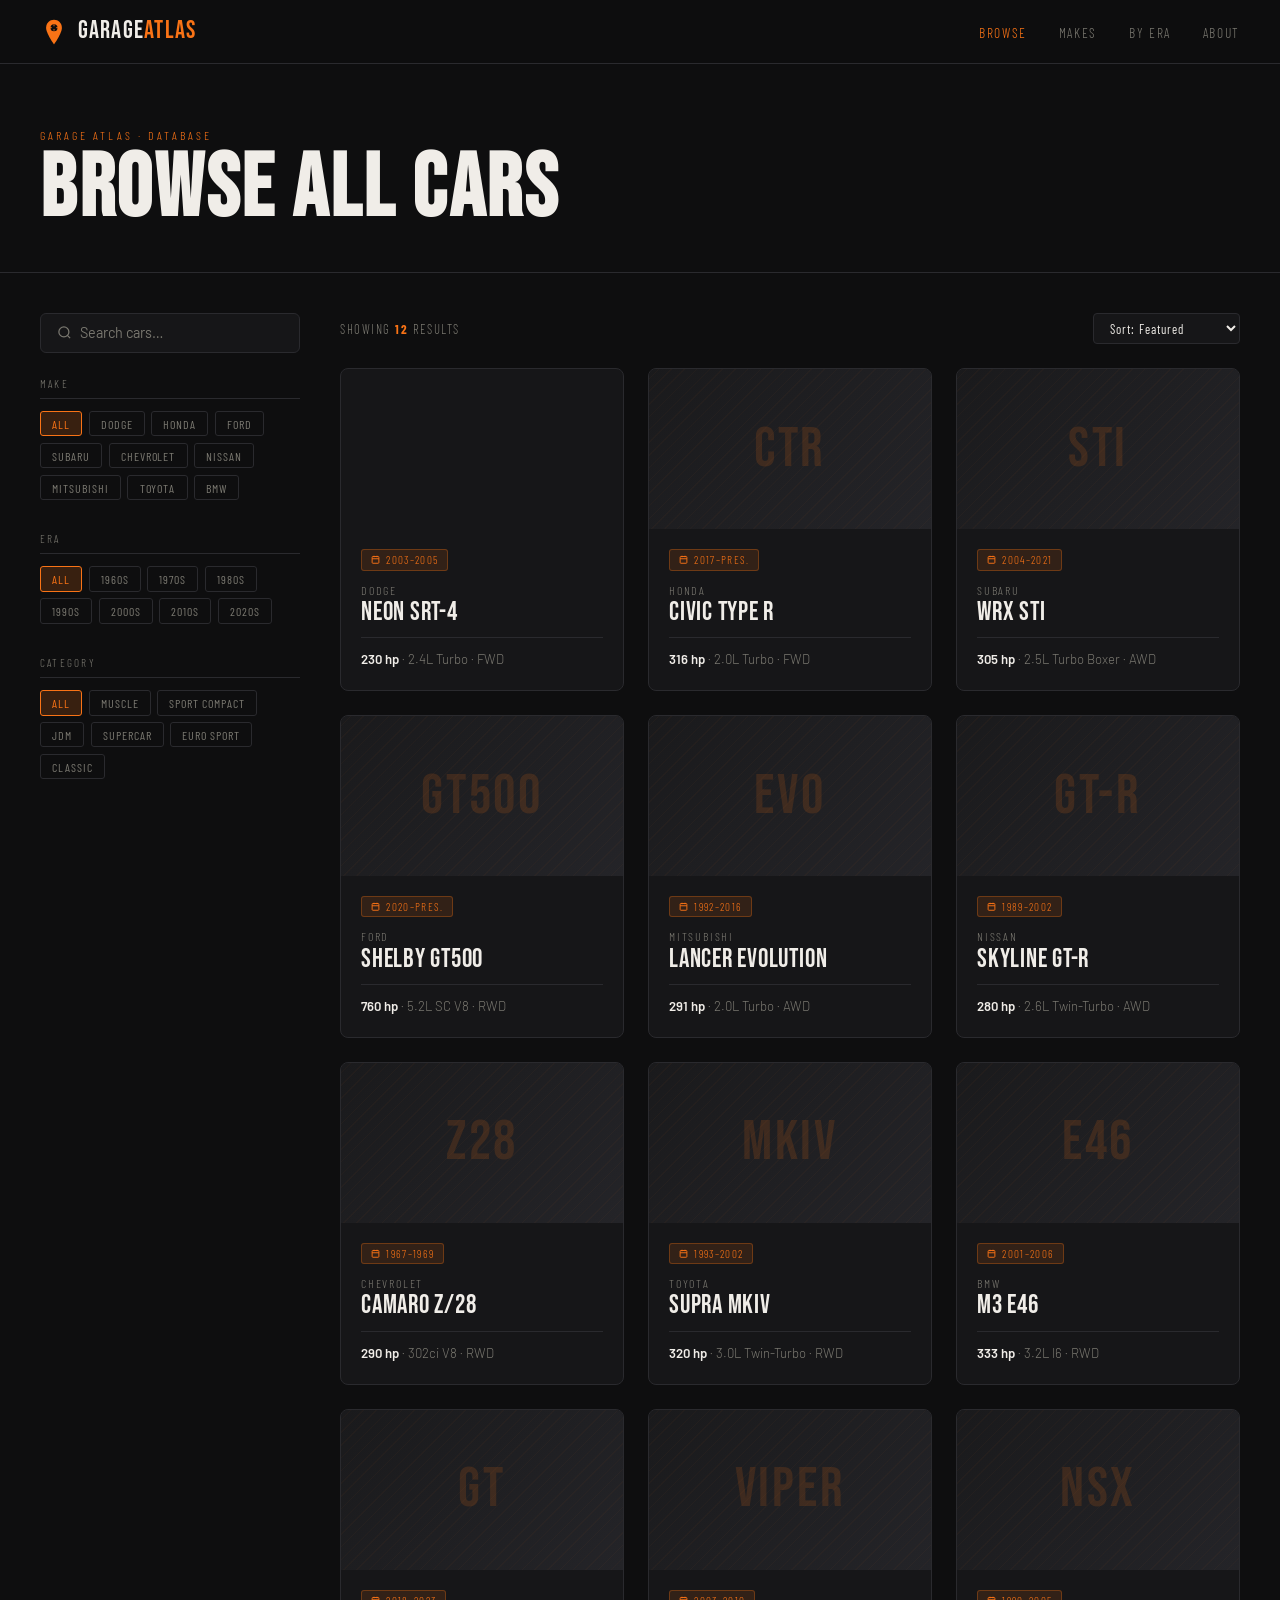
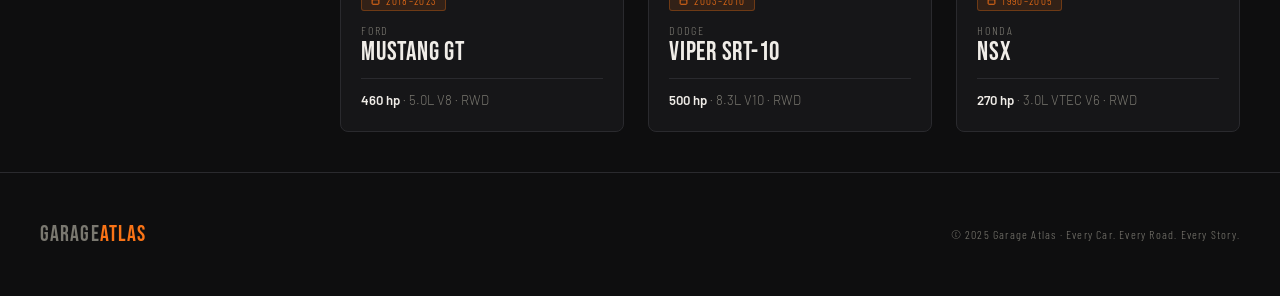
==== browse.html @ d99cba9d "Add Garage Atlas site pages, styles, and car data Introduce the initial static site for Garage Atlas" ====
<!DOCTYPE html>
<html lang="en">
<head>
  <meta charset="UTF-8" />
  <meta name="viewport" content="width=device-width, initial-scale=1.0"/>
  <title>Browse — Garage Atlas</title>
  <link rel="preconnect" href="https://fonts.googleapis.com">
  <link href="https://fonts.googleapis.com/css2?family=Bebas+Neue&family=Barlow:ital,wght@0,300;0,400;0,600;0,700;1,300&family=Barlow+Condensed:wght@400;600;700&display=swap" rel="stylesheet">
  <link rel="stylesheet" href="styles.css">
</head>
<body>

<div id="page-transition"></div>

<!-- ─── NAV ─────────────────────────────────────── -->
<nav>
  <a href="index.html" class="nav-logo">
    <svg width="28" height="28" viewBox="0 0 32 32" fill="none">
      <path d="M16 2C11.03 2 7 6.03 7 11c0 6.75 9 19 9 19s9-12.25 9-19c0-4.97-4.03-9-9-9z" fill="#f97316"/>
      <circle cx="16" cy="11" r="4" fill="#0e0e0f"/>
      <path d="M16 8v1M16 13v1M13 11h-1M20 11h-1" stroke="#f97316" stroke-width="1" stroke-linecap="round"/>
    </svg>
    <span class="nav-logo-text">GARAGE<span>ATLAS</span></span>
  </a>
  <ul class="nav-links">
    <li><a href="browse.html" class="active">Browse</a></li>
    <li><a href="browse.html">Makes</a></li>
    <li><a href="browse.html">By Era</a></li>
    <li><a href="#">About</a></li>
  </ul>
  <!-- Hamburger button — only visible on mobile -->
  <button class="nav-hamburger" id="nav-hamburger" aria-label="Toggle menu">
    <span></span><span></span><span></span>
  </button>
</nav>

<!-- Mobile nav drawer -->
<div class="nav-drawer" id="nav-drawer">
  <a href="browse.html" class="active">Browse</a>
  <a href="browse.html">Makes</a>
  <a href="browse.html">By Era</a>
  <a href="#">About</a>
  <div class="drawer-search">
    <svg width="14" height="14" viewBox="0 0 24 24" fill="none" stroke="currentColor" stroke-width="2">
      <circle cx="11" cy="11" r="8"/><path d="m21 21-4.35-4.35"/>
    </svg>
    <input type="text" placeholder="Search..." id="drawer-search-input" />
  </div>
</div>

<!-- ─── PAGE HEADER ──────────────────────────────── -->
<div class="page-header">
  <p class="page-header-eyebrow">Garage Atlas · Database</p>
  <h1 class="page-header-title">BROWSE ALL CARS</h1>
</div>

<!-- ─── BROWSE LAYOUT ────────────────────────────── -->
<div class="browse-layout">

  <!-- SIDEBAR -->
  <aside class="sidebar">

    <!-- Main search input -->
    <div class="filter-search">
      <svg width="15" height="15" viewBox="0 0 24 24" fill="none" stroke="currentColor" stroke-width="2">
        <circle cx="11" cy="11" r="8"/><path d="m21 21-4.35-4.35"/>
      </svg>
      <input type="text" placeholder="Search cars…" id="main-search" />
    </div>

    <!-- Filter: Make -->
    <div class="filter-group">
      <div class="filter-group-title">Make</div>
      <div class="filter-pills" id="make-filters">
        <button class="filter-pill active" data-filter="make" data-value="all">All</button>
        <button class="filter-pill" data-filter="make" data-value="dodge">Dodge</button>
        <button class="filter-pill" data-filter="make" data-value="honda">Honda</button>
        <button class="filter-pill" data-filter="make" data-value="ford">Ford</button>
        <button class="filter-pill" data-filter="make" data-value="subaru">Subaru</button>
        <button class="filter-pill" data-filter="make" data-value="chevrolet">Chevrolet</button>
        <button class="filter-pill" data-filter="make" data-value="nissan">Nissan</button>
        <button class="filter-pill" data-filter="make" data-value="mitsubishi">Mitsubishi</button>
        <button class="filter-pill" data-filter="make" data-value="toyota">Toyota</button>
        <button class="filter-pill" data-filter="make" data-value="bmw">BMW</button>
      </div>
    </div>

    <!-- Filter: Era -->
    <div class="filter-group">
      <div class="filter-group-title">Era</div>
      <div class="filter-pills" id="era-filters">
        <button class="filter-pill active" data-filter="era" data-value="all">All</button>
        <button class="filter-pill" data-filter="era" data-value="1960s">1960s</button>
        <button class="filter-pill" data-filter="era" data-value="1970s">1970s</button>
        <button class="filter-pill" data-filter="era" data-value="1980s">1980s</button>
        <button class="filter-pill" data-filter="era" data-value="1990s">1990s</button>
        <button class="filter-pill" data-filter="era" data-value="2000s">2000s</button>
        <button class="filter-pill" data-filter="era" data-value="2010s">2010s</button>
        <button class="filter-pill" data-filter="era" data-value="2020s">2020s</button>
      </div>
    </div>

    <!-- Filter: Category -->
    <div class="filter-group">
      <div class="filter-group-title">Category</div>
      <div class="filter-pills" id="cat-filters">
        <button class="filter-pill active" data-filter="cat" data-value="all">All</button>
        <button class="filter-pill" data-filter="cat" data-value="muscle">Muscle</button>
        <button class="filter-pill" data-filter="cat" data-value="sport">Sport Compact</button>
        <button class="filter-pill" data-filter="cat" data-value="jdm">JDM</button>
        <button class="filter-pill" data-filter="cat" data-value="supercar">Supercar</button>
        <button class="filter-pill" data-filter="cat" data-value="euro">Euro Sport</button>
        <button class="filter-pill" data-filter="cat" data-value="classic">Classic</button>
      </div>
    </div>
  </aside>

  <!-- MAIN CONTENT -->
  <main>
    <!-- Mobile-only button to toggle the filter sidebar drawer -->
    <button class="filter-toggle" id="filter-toggle">
      <svg width="15" height="15" viewBox="0 0 24 24" fill="none" stroke="currentColor" stroke-width="2">
        <line x1="4" y1="6" x2="20" y2="6"/><line x1="8" y1="12" x2="16" y2="12"/><line x1="11" y1="18" x2="13" y2="18"/>
      </svg>
      Filters
    </button>
    <div class="results-header">
      <div class="results-count">Showing <strong id="result-count">12</strong> results</div>
      <select class="sort-select" id="sort-select">
        <option value="default">Sort: Featured</option>
        <option value="az">Sort: A–Z</option>
        <option value="year">Sort: Year (Newest)</option>
        <option value="hp">Sort: HP (Highest)</option>
      </select>
    </div>

    <!-- Cards injected by JS -->
    <div class="cards-grid" id="cards-grid"></div>
  </main>

</div>

<!-- ─── FOOTER ───────────────────────────────────── -->
<footer>
  <div class="footer-logo">GARAGE<span>ATLAS</span></div>
  <div class="footer-copy">© 2025 Garage Atlas · Every Car. Every Road. Every Story.</div>
</footer>

<script>
  // ═══════════════════════════════════════════════════════
  // browse.html — JSON-driven browse/search page
  //
  // Flow:
  //   1. Fetch cars/index.json (lightweight manifest of all cars)
  //   2. Store in CARS array
  //   3. Apply filters/search/sort and render cards
  //   4. Adding a new car: add its entry to cars/index.json
  // ═══════════════════════════════════════════════════════

  // ─── STATE ──────────────────────────────────────────────
  let CARS    = [];   // populated from cars/index.json
  let filters = { make: 'all', era: 'all', cat: 'all' };
  let searchQ = '';
  let sortBy  = 'default';

  // ─── READ URL PARAMS (from hero search on index.html) ───
  // e.g. browse.html?q=supra  or  browse.html?make=dodge
  const params = new URLSearchParams(location.search);
  if (params.has('q'))    searchQ = params.get('q');
  if (params.has('make')) filters.make = params.get('make');

  // ─── HAMBURGER MENU ─────────────────────────────
  document.getElementById('nav-hamburger').addEventListener('click', () => {
    document.getElementById('nav-drawer').classList.toggle('open');
    document.getElementById('nav-hamburger').classList.toggle('open');
  });

  // Drawer search
  document.getElementById('drawer-search-input').addEventListener('keydown', e => {
    if (e.key === 'Enter') {
      const q = e.target.value.trim();
      window.location.href = q ? `browse.html?q=${encodeURIComponent(q)}` : 'browse.html';
    }
  });

  // ─── MOBILE FILTER DRAWER TOGGLE ────────────────
  // Shows/hides the sidebar on mobile when "Filters" button is tapped
  document.getElementById('filter-toggle').addEventListener('click', () => {
    document.querySelector('.sidebar').classList.toggle('open');
  });

  // ─── FETCH INDEX + INIT ──────────────────────────────────
  // Fetch the car manifest, then render everything
  fetch('cars/index.json')
    .then(res => {
      if (!res.ok) throw new Error(`HTTP ${res.status}`);
      return res.json();
    })
    .then(data => {
      CARS = data;

      // Pre-fill the search box if a query came in via URL
      if (searchQ) document.getElementById('main-search').value = searchQ;

      // Activate the correct make filter pill if ?make= was passed
      if (filters.make !== 'all') {
        document.querySelectorAll('.filter-pill[data-filter="make"]').forEach(p => {
          p.classList.toggle('active', p.dataset.value === filters.make);
        });
      }

      renderCards();
      document.getElementById('page-transition').classList.add('loaded');
      attachTransitionLinks();
    })
    .catch(err => {
      // If the fetch fails, show an error in the grid
      console.error('Failed to load car index:', err);
      document.getElementById('cards-grid').innerHTML = `
        <div class="no-results">
          <div class="no-results-icon">⚠️</div>
          <h3>Could Not Load Cars</h3>
          <p>Make sure cars/index.json exists and the site is served over HTTP.</p>
        </div>`;
      document.getElementById('page-transition').classList.add('loaded');
    });

  // ─── RENDER CARDS ───────────────────────────────────────
  // Filters, sorts, and re-renders the card grid from CARS
  function renderCards() {
    let data = CARS.filter(car => {
      // Text search across make, model, and years
      const q = searchQ.toLowerCase();
      const matchSearch = !q ||
        car.make.toLowerCase().includes(q)  ||
        car.model.toLowerCase().includes(q) ||
        car.years.includes(q);

      // Make filter (pill selection)
      const matchMake = filters.make === 'all' ||
        car.make.toLowerCase() === filters.make;

      // Era filter
      const matchEra = filters.era === 'all' ||
        car.era === filters.era;

      // Category filter
      const matchCat = filters.cat === 'all' ||
        car.category === filters.cat;

      return matchSearch && matchMake && matchEra && matchCat;
    });

    // Sort the filtered results
    if (sortBy === 'az') {
      data.sort((a, b) => (a.make + a.model).localeCompare(b.make + b.model));
    } else if (sortBy === 'year') {
      data.sort((a, b) => parseInt(b.years) - parseInt(a.years));
    } else if (sortBy === 'hp') {
      data.sort((a, b) => b.hp - a.hp);
    }

    const grid = document.getElementById('cards-grid');
    document.getElementById('result-count').textContent = data.length;

    // Build a card for each car; link to car.html?id={id}
    // If the car has a thumb image path set, use it as a background;
    // otherwise fall back to the gradient + abbreviation text placeholder.
    grid.innerHTML = data.length ? data.map((car, i) => {
      // Thumb image: use a CSS background if path provided, else show abbr text
      const thumbStyle = car.thumb
        ? `style="background-image:url('${car.thumb}'); background-size:cover; background-position:center;"`
        : '';
      const thumbText = car.thumb ? '' : car.abbr;

      return `
        <a href="car.html?id=${car.id}" class="car-card card-appear" style="animation-delay:${i * 50}ms">
          <div class="card-img" ${thumbStyle}>${thumbText}</div>
          <div class="card-body">
            <div class="card-badge">
              <svg width="9" height="9" viewBox="0 0 24 24" fill="none" stroke="currentColor" stroke-width="2.5">
                <rect x="3" y="4" width="18" height="18" rx="2"/><path d="M16 2v4M8 2v4M3 10h18"/>
              </svg>
              ${car.years}
            </div>
            <div class="card-make">${car.make}</div>
            <div class="card-model">${car.model}</div>
            <div class="card-spec">
              <strong>${car.hp} hp</strong> · ${car.engine} · ${car.drivetrain}
            </div>
          </div>
        </a>
      `;
    }).join('') : `
      <div class="no-results">
        <div class="no-results-icon">🔍</div>
        <h3>No Results Found</h3>
        <p>Try adjusting your filters or search term.</p>
      </div>
    `;

    // Re-attach page transition listeners to the newly created cards
    attachTransitionLinks();
  }

  // ─── FILTER PILLS ───────────────────────────────────────
  // Clicking a pill updates the filter state and re-renders
  document.querySelectorAll('.filter-pill').forEach(pill => {
    pill.addEventListener('click', () => {
      const filterType = pill.dataset.filter;
      const value      = pill.dataset.value;

      // Deactivate all pills in this group, activate the clicked one
      document.querySelectorAll(`.filter-pill[data-filter="${filterType}"]`)
        .forEach(p => p.classList.remove('active'));
      pill.classList.add('active');

      filters[filterType] = value;
      renderCards();
    });
  });

  // ─── SEARCH INPUT ───────────────────────────────────────
  document.getElementById('main-search').addEventListener('input', e => {
    searchQ = e.target.value.trim();
    renderCards();
  });

  // Nav search bar mirrors the main search field
  document.getElementById('nav-search-input').addEventListener('input', e => {
    searchQ = e.target.value.trim();
    document.getElementById('main-search').value = searchQ;
    renderCards();
  });

  // ─── SORT ───────────────────────────────────────────────
  document.getElementById('sort-select').addEventListener('change', e => {
    sortBy = e.target.value;
    renderCards();
  });

  // ─── PAGE TRANSITIONS ───────────────────────────────────
  // Fade-out overlay before navigating to any internal page
  function attachTransitionLinks() {
    document.querySelectorAll('a[href]').forEach(link => {
      if (link._transitionBound) return;
      link._transitionBound = true;
      const target = link.getAttribute('href');
      if (!target || target.startsWith('#')) return;
      link.addEventListener('click', e => {
        e.preventDefault();
        const overlay = document.getElementById('page-transition');
        overlay.classList.remove('loaded');
        setTimeout(() => { window.location.href = target; }, 350);
      });
    });
  }
</script>
</body>
</html>
---- styles.css ----
/* ═══════════════════════════════════════════════════════
   GARAGE ATLAS — styles.css
   Shared stylesheet for index.html, browse.html, car.html
   ═══════════════════════════════════════════════════════ */

/* ─── CSS VARIABLES ─────────────────────────────────────
   Single source of truth for colors, fonts, and spacing.
   Change a value here and it updates everywhere.
──────────────────────────────────────────────────────── */
:root {
  --bg:           #0e0e0f;
  --bg-card:      #161618;
  --bg-lift:      #1e1e21;
  --orange:       #f97316;
  --orange-dim:   #c45c0e;
  --orange-glow:  rgba(249, 115, 22, 0.18);
  --white:        #f0ede8;
  --muted:        #7a7870;
  --border:       #2a2a2e;
  --font-display: 'Bebas Neue', sans-serif;
  --font-cond:    'Barlow Condensed', sans-serif;
  --font-body:    'Barlow', sans-serif;
}

/* ─── RESET & BASE ──────────────────────────────────────
   Zero out default margins/padding and set global defaults
──────────────────────────────────────────────────────── */
*, *::before, *::after {
  box-sizing: border-box;
  margin: 0;
  padding: 0;
}

html {
  scroll-behavior: smooth;
}

body {
  background: var(--bg);
  color: var(--white);
  font-family: var(--font-body);
  font-weight: 300;
  overflow-x: hidden;
  cursor: default;
}

/* ─── PAGE TRANSITION OVERLAY ───────────────────────────
   Full-screen overlay that fades in/out between page navigations.
   index.html starts at opacity:0 (already visible on load).
   browse.html and car.html start at opacity:1 then fade out.
──────────────────────────────────────────────────────── */
#page-transition {
  position: fixed;
  inset: 0;
  background: var(--bg);
  z-index: 9999;
  pointer-events: none;
  opacity: 0;
  transition: opacity 0.35s ease;
}
/* Used by browse/car pages to fade in on load */
#page-transition.loaded   { opacity: 0; }
/* Triggered before navigating away from any page */
#page-transition.fade-out { opacity: 1; pointer-events: all; }

/* ─── STICKY NAV ────────────────────────────────────────
   Shared navigation bar across all pages.
   index.html uses position:fixed; other pages use position:sticky.
──────────────────────────────────────────────────────── */
nav {
  position: sticky;
  top: 0;
  left: 0;
  right: 0;
  z-index: 100;
  display: flex;
  align-items: center;
  justify-content: space-between;
  padding: 0 2.5rem;
  height: 64px;
  background: rgba(14, 14, 15, 0.88);
  backdrop-filter: blur(12px);
  border-bottom: 1px solid var(--border);
  transition: background 0.3s;
}

/* Logo: icon + wordmark */
.nav-logo {
  display: flex;
  align-items: center;
  gap: 0.6rem;
  text-decoration: none;
}
.nav-logo-text {
  font-family: var(--font-display);
  font-size: 1.55rem;
  letter-spacing: 0.05em;
  color: var(--white);
  line-height: 1;
}
.nav-logo-text span { color: var(--orange); }

/* Nav link list */
.nav-links {
  display: flex;
  align-items: center;
  gap: 2rem;
  list-style: none;
}
.nav-links a {
  font-family: var(--font-cond);
  font-size: 0.85rem;
  letter-spacing: 0.12em;
  text-transform: uppercase;
  color: var(--muted);
  text-decoration: none;
  transition: color 0.2s;
}
.nav-links a:hover,
.nav-links a.active { color: var(--orange); }

/* Compact search widget in the nav */
.nav-search {
  display: flex;
  align-items: center;
  gap: 0.5rem;
  background: var(--bg-lift);
  border: 1px solid var(--border);
  border-radius: 4px;
  padding: 0.35rem 0.75rem;
  transition: border-color 0.2s;
}
.nav-search:focus-within { border-color: var(--orange); }
.nav-search input {
  background: none;
  border: none;
  outline: none;
  color: var(--white);
  font-family: var(--font-body);
  font-size: 0.85rem;
  width: 180px;
}
.nav-search input::placeholder { color: var(--muted); }
.nav-search svg { color: var(--muted); flex-shrink: 0; }

/* ─── SHARED SECTION UTILITIES ──────────────────────────
   Reusable labels and titles used on index.html
──────────────────────────────────────────────────────── */
section { padding: 6rem 2.5rem; }

.section-label {
  font-family: var(--font-cond);
  font-size: 0.75rem;
  letter-spacing: 0.25em;
  text-transform: uppercase;
  color: var(--orange);
  margin-bottom: 0.5rem;
}

.section-title {
  font-family: var(--font-display);
  font-size: clamp(2.2rem, 5vw, 3.5rem);
  line-height: 1;
  letter-spacing: 0.03em;
  margin-bottom: 3rem;
}

/* ─── SHARED CAR CARD ───────────────────────────────────
   Used on both index.html (featured grid) and browse.html (results grid)
──────────────────────────────────────────────────────── */
.car-card {
  background: var(--bg-card);
  border: 1px solid var(--border);
  border-radius: 8px;
  overflow: hidden;
  text-decoration: none;
  color: inherit;
  display: flex;
  flex-direction: column;
  transition: border-color 0.25s, transform 0.25s, box-shadow 0.25s;
  position: relative;
}
.car-card:hover {
  border-color: var(--orange);
  transform: translateY(-4px);
  box-shadow: 0 8px 40px var(--orange-glow);
}
/* Animated orange left-edge accent bar */
.car-card::before {
  content: '';
  position: absolute;
  left: 0; top: 0; bottom: 0;
  width: 3px;
  background: var(--orange);
  transform: scaleY(0);
  transform-origin: bottom;
  transition: transform 0.3s ease;
}
.car-card:hover::before { transform: scaleY(1); }

/* Card image placeholder — gradient + diagonal stripe texture */
.card-img {
  height: 160px;
  background: linear-gradient(135deg, #1a1a1c 0%, #242428 100%);
  display: flex;
  align-items: center;
  justify-content: center;
  font-family: var(--font-display);
  font-size: 3.5rem;
  color: rgba(249, 115, 22, 0.15);
  letter-spacing: 0.05em;
  overflow: hidden;
  position: relative;
}
.card-img::after {
  content: '';
  position: absolute;
  inset: 0;
  background: repeating-linear-gradient(
    -45deg,
    transparent,
    transparent 8px,
    rgba(249, 115, 22, 0.03) 8px,
    rgba(249, 115, 22, 0.03) 9px
  );
}

.card-body {
  padding: 1.25rem;
  flex: 1;
  display: flex;
  flex-direction: column;
}

/* Year badge (orange pill with calendar icon) */
.card-badge {
  display: inline-flex;
  align-items: center;
  gap: 0.4rem;
  background: rgba(249, 115, 22, 0.12);
  border: 1px solid rgba(249, 115, 22, 0.3);
  border-radius: 3px;
  padding: 0.2rem 0.55rem;
  font-family: var(--font-cond);
  font-size: 0.7rem;
  letter-spacing: 0.12em;
  color: var(--orange);
  text-transform: uppercase;
  margin-bottom: 0.75rem;
  width: fit-content;
}

.card-make {
  font-family: var(--font-cond);
  font-size: 0.75rem;
  letter-spacing: 0.15em;
  text-transform: uppercase;
  color: var(--muted);
  margin-bottom: 0.2rem;
}

.card-model {
  font-family: var(--font-display);
  font-size: 1.6rem;
  line-height: 1;
  letter-spacing: 0.03em;
  margin-bottom: 0.75rem;
}

.card-spec {
  font-size: 0.82rem;
  color: var(--muted);
  line-height: 1.5;
  margin-top: auto;
  padding-top: 0.75rem;
  border-top: 1px solid var(--border);
}
.card-spec strong {
  color: var(--white);
  font-weight: 600;
}

/* ─── SHARED FOOTER ─────────────────────────────────────
   Consistent footer across all pages
──────────────────────────────────────────────────────── */
footer {
  border-top: 1px solid var(--border);
  padding: 3rem 2.5rem;
  display: flex;
  align-items: center;
  justify-content: space-between;
}

.footer-logo {
  font-family: var(--font-display);
  font-size: 1.4rem;
  letter-spacing: 0.05em;
  color: var(--muted);
}
.footer-logo span { color: var(--orange); }

.footer-copy {
  font-family: var(--font-cond);
  font-size: 0.75rem;
  letter-spacing: 0.1em;
  color: var(--muted);
}

/* ─── SHARED ANIMATIONS ─────────────────────────────────
   Keyframes used across all pages for reveals and loading
──────────────────────────────────────────────────────── */
@keyframes fadeUp {
  from { opacity: 0; transform: translateY(20px); }
  to   { opacity: 1; transform: translateY(0); }
}
@keyframes slideIn {
  from { opacity: 0; width: 0; }
  to   { opacity: 1; width: 60px; }
}
@keyframes pulse {
  0%, 100% { opacity: 1; }
  50%       { opacity: 0.3; }
}

/* Scroll-reveal base state — JS adds .visible to trigger the transition */
.reveal {
  opacity: 0;
  transform: translateY(30px);
  transition: opacity 0.6s ease, transform 0.6s ease;
}
.reveal.visible {
  opacity: 1;
  transform: none;
}

/* Card stagger animation used on browse.html results */
.card-appear {
  animation: fadeUp 0.4s ease both;
}

/* ─── ORANGE BUTTON ─────────────────────────────────────
   Shared CTA button used on index.html spotlight section
──────────────────────────────────────────────────────── */
.btn-orange {
  display: inline-flex;
  align-items: center;
  gap: 0.5rem;
  background: var(--orange);
  color: #fff;
  font-family: var(--font-cond);
  font-size: 0.85rem;
  letter-spacing: 0.12em;
  text-transform: uppercase;
  padding: 0.75rem 1.5rem;
  border-radius: 4px;
  text-decoration: none;
  width: fit-content;
  transition: background 0.2s, transform 0.15s;
}
.btn-orange:hover {
  background: var(--orange-dim);
  transform: translateX(2px);
}

/* ════════════════════════════════════════════════════════
   INDEX.HTML — Landing page specific styles
   ════════════════════════════════════════════════════════ */

/* ─── HERO ──────────────────────────────────────────────
   Full-viewport hero section with animated entrance
──────────────────────────────────────────────────────── */
.hero {
  position: relative;
  min-height: 100vh;
  display: flex;
  flex-direction: column;
  align-items: center;
  justify-content: center;
  text-align: center;
  padding: 0 2rem;
  overflow: hidden;
}

/* Skewed grid background texture */
.hero::before {
  content: '';
  position: absolute;
  inset: 0;
  background-image:
    linear-gradient(rgba(249, 115, 22, 0.03) 1px, transparent 1px),
    linear-gradient(90deg, rgba(249, 115, 22, 0.03) 1px, transparent 1px);
  background-size: 60px 60px;
  transform: skewY(-6deg) scale(1.2);
  transform-origin: top left;
}

/* Large ghost "ATLAS" watermark text in the background */
.hero-bg-text {
  position: absolute;
  font-family: var(--font-display);
  font-size: clamp(8rem, 20vw, 18rem);
  color: rgba(249, 115, 22, 0.04);
  letter-spacing: 0.02em;
  white-space: nowrap;
  pointer-events: none;
  user-select: none;
  top: 50%;
  left: 50%;
  transform: translate(-50%, -50%);
}

/* Orange horizontal accent line above eyebrow text */
.hero-line {
  width: 60px;
  height: 3px;
  background: var(--orange);
  margin: 0 auto 1.5rem;
  opacity: 0;
  animation: slideIn 0.6s 0.2s forwards;
}

.hero-eyebrow {
  font-family: var(--font-cond);
  font-size: 0.8rem;
  letter-spacing: 0.25em;
  text-transform: uppercase;
  color: var(--orange);
  opacity: 0;
  animation: fadeUp 0.6s 0.3s forwards;
}

.hero-title {
  font-family: var(--font-display);
  font-size: clamp(4rem, 10vw, 9rem);
  line-height: 0.92;
  letter-spacing: 0.03em;
  margin: 0.5rem 0 1rem;
  opacity: 0;
  animation: fadeUp 0.7s 0.45s forwards;
}
.hero-title span { color: var(--orange); }

.hero-sub {
  font-size: 1.05rem;
  font-weight: 300;
  color: var(--muted);
  max-width: 500px;
  line-height: 1.6;
  opacity: 0;
  animation: fadeUp 0.7s 0.6s forwards;
}

/* Hero search bar — wider than nav search */
.hero-search {
  margin-top: 2.5rem;
  display: flex;
  align-items: center;
  background: var(--bg-card);
  border: 1px solid var(--border);
  border-radius: 6px;
  overflow: hidden;
  width: min(560px, 90vw);
  opacity: 0;
  animation: fadeUp 0.7s 0.75s forwards;
  transition: border-color 0.2s, box-shadow 0.2s;
}
.hero-search:focus-within {
  border-color: var(--orange);
  box-shadow: 0 0 0 3px var(--orange-glow);
}
.hero-search input {
  flex: 1;
  background: none;
  border: none;
  outline: none;
  padding: 1rem 1.25rem;
  font-family: var(--font-body);
  font-size: 1rem;
  color: var(--white);
}
.hero-search input::placeholder { color: var(--muted); }
.hero-search button {
  background: var(--orange);
  border: none;
  padding: 0 1.5rem;
  height: 100%;
  color: #fff;
  font-family: var(--font-cond);
  font-size: 0.85rem;
  letter-spacing: 0.12em;
  text-transform: uppercase;
  cursor: pointer;
  transition: background 0.2s;
  white-space: nowrap;
}
.hero-search button:hover { background: var(--orange-dim); }

/* Stat strip below hero search */
.hero-stats {
  margin-top: 3rem;
  display: flex;
  gap: 3rem;
  opacity: 0;
  animation: fadeUp 0.7s 0.9s forwards;
}
.hero-stat { text-align: center; }
.hero-stat-num {
  font-family: var(--font-display);
  font-size: 2rem;
  color: var(--orange);
  line-height: 1;
}
.hero-stat-label {
  font-family: var(--font-cond);
  font-size: 0.7rem;
  letter-spacing: 0.18em;
  text-transform: uppercase;
  color: var(--muted);
  margin-top: 0.2rem;
}

/* Animated scroll indicator at bottom of hero */
.scroll-cue {
  position: absolute;
  bottom: 2rem;
  left: 50%;
  transform: translateX(-50%);
  display: flex;
  flex-direction: column;
  align-items: center;
  gap: 0.4rem;
  opacity: 0;
  animation: fadeUp 0.6s 1.2s forwards;
}
.scroll-cue span {
  font-family: var(--font-cond);
  font-size: 0.65rem;
  letter-spacing: 0.2em;
  text-transform: uppercase;
  color: var(--muted);
}
.scroll-cue-line {
  width: 1px;
  height: 36px;
  background: linear-gradient(to bottom, var(--orange), transparent);
  animation: pulse 1.8s infinite;
}

/* ─── FEATURED CARS (index.html) ────────────────────────
   Max-width wrapper + header row with "View All" link
──────────────────────────────────────────────────────── */
.featured { max-width: 1300px; margin: 0 auto; }

.featured-header {
  display: flex;
  align-items: flex-end;
  justify-content: space-between;
  margin-bottom: 3rem;
}
.featured-header a {
  font-family: var(--font-cond);
  font-size: 0.85rem;
  letter-spacing: 0.12em;
  text-transform: uppercase;
  color: var(--orange);
  text-decoration: none;
  border-bottom: 1px solid var(--orange-dim);
  padding-bottom: 2px;
  transition: color 0.2s;
}
.featured-header a:hover { color: var(--white); }

/* Card grid (also used by browse.html — column count differs) */
.cards-grid {
  display: grid;
  grid-template-columns: repeat(auto-fill, minmax(280px, 1fr));
  gap: 1.5rem;
}

/* ─── CATEGORIES STRIP (index.html) ─────────────────────
   Section with alternating background
──────────────────────────────────────────────────────── */
.categories-section {
  background: var(--bg-card);
  border-top: 1px solid var(--border);
  border-bottom: 1px solid var(--border);
}
.categories-inner { max-width: 1300px; margin: 0 auto; }
.categories-grid {
  display: grid;
  grid-template-columns: repeat(auto-fill, minmax(180px, 1fr));
  gap: 1rem;
}
.category-tile {
  border: 1px solid var(--border);
  border-radius: 6px;
  padding: 1.5rem 1rem;
  text-align: center;
  text-decoration: none;
  color: var(--white);
  transition: border-color 0.2s, background 0.2s;
  display: flex;
  flex-direction: column;
  align-items: center;
  gap: 0.6rem;
}
.category-tile:hover {
  border-color: var(--orange);
  background: var(--orange-glow);
}
.category-tile-icon {
  font-size: 1.8rem;
  line-height: 1;
}
.category-tile-label {
  font-family: var(--font-cond);
  font-size: 0.8rem;
  letter-spacing: 0.15em;
  text-transform: uppercase;
  color: var(--muted);
}

/* ─── SPOTLIGHT (index.html) ────────────────────────────
   Two-column feature card: image left, content right
──────────────────────────────────────────────────────── */
.spotlight-section { max-width: 1300px; margin: 0 auto; }

.spotlight-card {
  display: grid;
  grid-template-columns: 1fr 1fr;
  border: 1px solid var(--border);
  border-radius: 8px;
  overflow: hidden;
  text-decoration: none;
  color: inherit;
  transition: border-color 0.25s, box-shadow 0.25s;
}
.spotlight-card:hover {
  border-color: var(--orange);
  box-shadow: 0 0 60px var(--orange-glow);
}
.spotlight-img {
  background: linear-gradient(135deg, #1a1a1c, #222226);
  min-height: 380px;
  display: flex;
  align-items: center;
  justify-content: center;
  font-family: var(--font-display);
  font-size: 6rem;
  color: rgba(249, 115, 22, 0.1);
  position: relative;
  overflow: hidden;
}
.spotlight-img::after {
  content: '';
  position: absolute;
  inset: 0;
  background: repeating-linear-gradient(
    -45deg,
    transparent, transparent 10px,
    rgba(249, 115, 22, 0.03) 10px, rgba(249, 115, 22, 0.03) 11px
  );
}
.spotlight-content {
  background: var(--bg-card);
  padding: 3rem;
  display: flex;
  flex-direction: column;
  justify-content: center;
}
.spotlight-eyebrow {
  font-family: var(--font-cond);
  font-size: 0.7rem;
  letter-spacing: 0.25em;
  text-transform: uppercase;
  color: var(--orange);
  margin-bottom: 0.5rem;
}
.spotlight-title {
  font-family: var(--font-display);
  font-size: 3.2rem;
  line-height: 0.95;
  letter-spacing: 0.03em;
  margin-bottom: 1rem;
}
.spotlight-desc {
  font-size: 0.9rem;
  color: var(--muted);
  line-height: 1.7;
  margin-bottom: 2rem;
}
.spotlight-specs {
  display: grid;
  grid-template-columns: 1fr 1fr;
  gap: 0.75rem 1.5rem;
  margin-bottom: 2rem;
}
.spotlight-spec-label {
  font-family: var(--font-cond);
  font-size: 0.65rem;
  letter-spacing: 0.18em;
  text-transform: uppercase;
  color: var(--muted);
}
.spotlight-spec-val {
  font-family: var(--font-cond);
  font-size: 1.1rem;
  font-weight: 600;
  color: var(--white);
  margin-top: 0.1rem;
}

/* ════════════════════════════════════════════════════════
   BROWSE.HTML — Browse/search page specific styles
   ════════════════════════════════════════════════════════ */

/* ─── PAGE HEADER (browse.html) ─────────────────────────
   Large title block at the top of the browse page
──────────────────────────────────────────────────────── */
.page-header {
  padding: 4rem 2.5rem 2.5rem;
  border-bottom: 1px solid var(--border);
  max-width: 1300px;
  margin: 0 auto;
}
.page-header-eyebrow {
  font-family: var(--font-cond);
  font-size: 0.75rem;
  letter-spacing: 0.25em;
  text-transform: uppercase;
  color: var(--orange);
  margin-bottom: 0.4rem;
}
.page-header-title {
  font-family: var(--font-display);
  font-size: clamp(3rem, 7vw, 5.5rem);
  line-height: 0.95;
  letter-spacing: 0.03em;
}

/* ─── BROWSE LAYOUT (browse.html) ───────────────────────
   Two-column layout: sidebar filters | results grid
──────────────────────────────────────────────────────── */
.browse-layout {
  max-width: 1300px;
  margin: 0 auto;
  padding: 2.5rem;
  display: grid;
  grid-template-columns: 260px 1fr;
  gap: 2.5rem;
  align-items: start;
}

/* ─── SIDEBAR FILTERS (browse.html) ────────────────────
   Sticky filter panel on the left
──────────────────────────────────────────────────────── */
.sidebar {
  position: sticky;
  top: 80px; /* offset below the 64px nav */
}

/* Search input inside the sidebar */
.filter-search {
  display: flex;
  align-items: center;
  gap: 0.5rem;
  background: var(--bg-card);
  border: 1px solid var(--border);
  border-radius: 6px;
  padding: 0.65rem 1rem;
  margin-bottom: 1.5rem;
  transition: border-color 0.2s;
}
.filter-search:focus-within { border-color: var(--orange); }
.filter-search input {
  background: none;
  border: none;
  outline: none;
  color: var(--white);
  font-family: var(--font-body);
  font-size: 0.9rem;
  width: 100%;
}
.filter-search input::placeholder { color: var(--muted); }
.filter-search svg { color: var(--muted); flex-shrink: 0; }

/* Filter section (Make / Era / Category) */
.filter-group { margin-bottom: 2rem; }
.filter-group-title {
  font-family: var(--font-cond);
  font-size: 0.7rem;
  letter-spacing: 0.2em;
  text-transform: uppercase;
  color: var(--muted);
  margin-bottom: 0.75rem;
  padding-bottom: 0.5rem;
  border-bottom: 1px solid var(--border);
}

/* Pill-style toggle buttons for filters */
.filter-pills {
  display: flex;
  flex-wrap: wrap;
  gap: 0.4rem;
}
.filter-pill {
  font-family: var(--font-cond);
  font-size: 0.75rem;
  letter-spacing: 0.08em;
  text-transform: uppercase;
  padding: 0.3rem 0.7rem;
  border: 1px solid var(--border);
  border-radius: 3px;
  color: var(--muted);
  cursor: pointer;
  background: none;
  transition: border-color 0.2s, color 0.2s, background 0.2s;
  user-select: none;
}
.filter-pill:hover { border-color: var(--orange); color: var(--white); }
.filter-pill.active {
  border-color: var(--orange);
  color: var(--orange);
  background: var(--orange-glow);
}

/* Results count + sort row above the card grid */
.results-header {
  display: flex;
  align-items: center;
  justify-content: space-between;
  margin-bottom: 1.5rem;
}
.results-count {
  font-family: var(--font-cond);
  font-size: 0.8rem;
  letter-spacing: 0.12em;
  text-transform: uppercase;
  color: var(--muted);
}
.results-count strong { color: var(--orange); }

/* Sort dropdown */
.sort-select {
  background: var(--bg-card);
  border: 1px solid var(--border);
  border-radius: 4px;
  color: var(--white);
  font-family: var(--font-cond);
  font-size: 0.8rem;
  letter-spacing: 0.08em;
  padding: 0.35rem 0.75rem;
  outline: none;
  cursor: pointer;
}
.sort-select:focus { border-color: var(--orange); }

/* Empty state shown when filters return no results */
.no-results {
  grid-column: 1 / -1;
  text-align: center;
  padding: 4rem 2rem;
  color: var(--muted);
}
.no-results-icon { font-size: 3rem; margin-bottom: 1rem; }
.no-results h3 {
  font-family: var(--font-display);
  font-size: 2rem;
  color: var(--white);
  margin-bottom: 0.5rem;
}

/* ════════════════════════════════════════════════════════
   CAR.HTML — Individual car entry page specific styles
   ════════════════════════════════════════════════════════ */

/* ─── BREADCRUMB (car.html) ─────────────────────────────
   Navigation trail: Home / Browse / Make / Model / Trim
──────────────────────────────────────────────────────── */
.breadcrumb {
  padding: 1.25rem 2.5rem;
  border-bottom: 1px solid var(--border);
  display: flex;
  align-items: center;
  gap: 0.5rem;
  font-family: var(--font-cond);
  font-size: 0.75rem;
  letter-spacing: 0.12em;
  text-transform: uppercase;
  color: var(--muted);
}
.breadcrumb a { color: var(--muted); text-decoration: none; transition: color 0.2s; }
.breadcrumb a:hover { color: var(--orange); }
.breadcrumb .sep { color: var(--border); }
.breadcrumb .current { color: var(--orange); }

/* ─── CAR HERO HEADER (car.html) ────────────────────────
   Two-column: car info/title left, image placeholder right
──────────────────────────────────────────────────────── */
.car-hero {
  display: grid;
  grid-template-columns: 1fr 640px; /* wider column gives the image room to center */
  border-bottom: 1px solid var(--border);
  overflow: hidden;
}

.car-hero-info {
  padding: 1.75rem 2.5rem;
  display: flex;
  flex-direction: column;
  justify-content: flex-end;
  position: relative;
}
/* Gradient orange vertical line on the far left edge */
.car-hero-info::before {
  content: '';
  position: absolute;
  left: 0; top: 20%; bottom: 20%;
  width: 3px;
  background: linear-gradient(to bottom, transparent, var(--orange), transparent);
}
.car-hero-eyebrow {
  font-family: var(--font-cond);
  font-size: 0.75rem;
  letter-spacing: 0.25em;
  text-transform: uppercase;
  color: var(--orange);
  margin-bottom: 0.5rem;
}
.car-hero-title {
  font-family: var(--font-display);
  font-size: clamp(3.5rem, 8vw, 7rem);
  line-height: 0.9;
  letter-spacing: 0.03em;
  margin-bottom: 0.3rem;
}
.car-hero-sub {
  font-family: var(--font-display);
  font-size: clamp(1.5rem, 3vw, 2.5rem);
  color: var(--muted);
  letter-spacing: 0.05em;
  margin-bottom: 1.5rem;
}
/* Row of quick-stat badge pills under the title */
.hero-badges {
  display: flex;
  flex-wrap: wrap;
  gap: 0.5rem;
}
.hero-badge {
  background: var(--bg-lift);
  border: 1px solid var(--border);
  border-radius: 3px;
  padding: 0.35rem 0.75rem;
  font-family: var(--font-cond);
  font-size: 0.75rem;
  letter-spacing: 0.1em;
  text-transform: uppercase;
  color: var(--white);
}
.hero-badge.highlight {
  background: rgba(249, 115, 22, 0.12);
  border-color: rgba(249, 115, 22, 0.4);
  color: var(--orange);
}
/* Car image placeholder panel — fills the full column width and
   stretches to match the height of the info column on the left */
.car-hero-img {
  width: 100%;
  height: 100%;
  margin: auto;
  background: linear-gradient(135deg, #161618 0%, #1e1e22 100%);
  display: flex;
  align-items: center;
  justify-content: center;
  font-family: var(--font-display);
  font-size: 7rem;
  color: rgba(249, 115, 22, 0.08);
  letter-spacing: 0.05em;
  position: relative;
  overflow: hidden;
}
.car-hero-img::before {
  content: '';
  position: absolute;
  inset: 0;
  background: repeating-linear-gradient(
    -45deg,
    transparent, transparent 10px,
    rgba(249, 115, 22, 0.025) 10px, rgba(249, 115, 22, 0.025) 11px
  );
}

/* ─── CONTENT LAYOUT (car.html) ─────────────────────────
   Two-column: main article left, sticky sidebar right
──────────────────────────────────────────────────────── */
.content-layout {
  max-width: 1600px;
  margin: 0 auto;
  padding: 3rem 2.5rem;
  display: grid;
  grid-template-columns: 1fr 360px;
  gap: 3rem;
  align-items: start;
}

/* ─── ARTICLE SECTIONS (car.html) ───────────────────────
   Section headers with extending horizontal rule
──────────────────────────────────────────────────────── */
.section-head {
  display: flex;
  align-items: center;
  gap: 1rem;
  margin-bottom: 1.5rem;
}
.section-head-line {
  flex: 1;
  height: 1px;
  background: var(--border);
}
.section-head h2 {
  font-family: var(--font-display);
  font-size: 1.8rem;
  letter-spacing: 0.04em;
  white-space: nowrap;
}

/* History body text */
.history-text {
  font-size: 0.95rem;
  line-height: 1.75;
  color: #c8c4bc;
}
.history-text p + p { margin-top: 1rem; }
.history-text strong { color: var(--white); font-weight: 600; }

/* ─── GENERATION TIMELINE (car.html) ────────────────────
   Horizontal timeline with dots connected by a line
──────────────────────────────────────────────────────── */
.timeline { margin: 2.5rem 0; }

.timeline-track {
  position: relative;
  display: flex;
}
/* Horizontal connecting line behind all dots */
.timeline-track::before {
  content: '';
  position: absolute;
  top: 16px;
  left: 16px;
  right: 16px;
  height: 2px;
  background: var(--border);
  z-index: 0;
}
.timeline-node {
  flex: 1;
  display: flex;
  flex-direction: column;
  align-items: center;
  gap: 0.5rem;
  position: relative;
  z-index: 1;
}
/* Circle indicator for each timeline point */
.timeline-dot {
  width: 32px;
  height: 32px;
  border-radius: 50%;
  background: var(--bg-card);
  border: 2px solid var(--border);
  display: flex;
  align-items: center;
  justify-content: center;
  font-family: var(--font-display);
  font-size: 0.55rem;
  color: var(--muted);
  letter-spacing: 0.05em;
  transition: border-color 0.2s, color 0.2s;
}
/* .active highlights the current generation */
.timeline-node.active .timeline-dot {
  border-color: var(--orange);
  background: rgba(249, 115, 22, 0.12);
  color: var(--orange);
}
.timeline-label {
  font-family: var(--font-cond);
  font-size: 0.65rem;
  letter-spacing: 0.1em;
  text-transform: uppercase;
  color: var(--muted);
  text-align: center;
}
.timeline-year {
  font-family: var(--font-display);
  font-size: 0.85rem;
  color: var(--muted);
  text-align: center;
}
.timeline-node.active .timeline-label,
.timeline-node.active .timeline-year { color: var(--white); }

/* ─── SPECS TABLES (car.html) ───────────────────────────
   Styled like a racing data printout / tech sheet
──────────────────────────────────────────────────────── */
.specs-table {
  width: 100%;
  border-collapse: collapse;
  margin-bottom: 2.5rem;
}
.specs-table thead tr {
  background: rgba(249, 115, 22, 0.08);
  border-bottom: 1px solid var(--orange-dim);
}
.specs-table thead th {
  font-family: var(--font-cond);
  font-size: 0.7rem;
  letter-spacing: 0.18em;
  text-transform: uppercase;
  color: var(--orange);
  padding: 0.6rem 1rem;
  text-align: left;
}
.specs-table tbody tr {
  border-bottom: 1px solid var(--border);
  transition: background 0.15s;
}
.specs-table tbody tr:hover { background: rgba(249, 115, 22, 0.04); }
.specs-table td {
  padding: 0.65rem 1rem;
  font-size: 0.88rem;
}
.specs-table td:first-child {
  font-family: var(--font-cond);
  font-size: 0.75rem;
  letter-spacing: 0.12em;
  text-transform: uppercase;
  color: var(--muted);
  width: 45%;
}
.specs-table td:last-child {
  color: var(--white);
  font-weight: 400;
}
/* Highlighted rows (key performance numbers) shown in orange */
.specs-highlight td:last-child {
  color: var(--orange);
  font-weight: 600;
}

/* ─── TRIM LEVELS (car.html) ────────────────────────────
   2-column grid of trim/package cards
──────────────────────────────────────────────────────── */
.trim-cards {
  display: grid;
  grid-template-columns: 1fr 1fr;
  gap: 1rem;
  margin-bottom: 2.5rem;
}
.trim-card {
  background: var(--bg-card);
  border: 1px solid var(--border);
  border-radius: 6px;
  padding: 1.25rem;
  transition: border-color 0.2s;
}
.trim-card:hover { border-color: var(--orange); }
.trim-name {
  font-family: var(--font-display);
  font-size: 1.3rem;
  letter-spacing: 0.03em;
  margin-bottom: 0.25rem;
}
.trim-years {
  font-family: var(--font-cond);
  font-size: 0.7rem;
  letter-spacing: 0.15em;
  text-transform: uppercase;
  color: var(--orange);
  margin-bottom: 0.6rem;
}
.trim-desc {
  font-size: 0.82rem;
  color: var(--muted);
  line-height: 1.5;
}

/* ─── VARIANTS (car.html) ───────────────────────────────
   Left-bordered list of notable special editions / variants
──────────────────────────────────────────────────────── */
.variants-list {
  display: flex;
  flex-direction: column;
  gap: 1rem;
  margin-bottom: 2.5rem;
}
.variant-item {
  display: flex;
  gap: 1rem;
  align-items: flex-start;
  padding: 1rem;
  background: var(--bg-card);
  border: 1px solid var(--border);
  border-left: 3px solid var(--orange); /* orange left accent */
  border-radius: 0 6px 6px 0;
}
.variant-name {
  font-family: var(--font-cond);
  font-size: 1rem;
  font-weight: 600;
  letter-spacing: 0.08em;
  margin-bottom: 0.25rem;
  min-width: 140px;
}
.variant-desc {
  font-size: 0.82rem;
  color: var(--muted);
  line-height: 1.5;
}

/* ─── FACTORY COLORS (car.html) ─────────────────────────
   Row of circular color swatches with name labels
──────────────────────────────────────────────────────── */
.colors-grid {
  display: flex;
  flex-wrap: wrap;
  gap: 1rem;
  margin-bottom: 2.5rem;
}
.color-swatch {
  display: flex;
  flex-direction: column;
  align-items: center;
  gap: 0.5rem;
}
.swatch-circle {
  width: 52px;
  height: 52px;
  border-radius: 50%;
  border: 2px solid var(--border);
  box-shadow: 0 2px 12px rgba(0, 0, 0, 0.4);
  transition: transform 0.2s, border-color 0.2s;
}
.swatch-circle:hover {
  transform: scale(1.1);
  border-color: var(--orange);
}
.swatch-name {
  font-family: var(--font-cond);
  font-size: 0.62rem;
  letter-spacing: 0.1em;
  text-transform: uppercase;
  color: var(--muted);
  text-align: center;
  max-width: 60px;
}

/* ─── DID YOU KNOW BOX (car.html) ───────────────────────
   Orange-tinted callout box for interesting facts
──────────────────────────────────────────────────────── */
.dyk-box {
  background: rgba(249, 115, 22, 0.06);
  border: 1px solid rgba(249, 115, 22, 0.25);
  border-radius: 6px;
  padding: 1.5rem;
  margin-bottom: 2.5rem;
  display: flex;
  gap: 1rem;
  align-items: flex-start;
}
.dyk-icon {
  font-size: 1.5rem;
  flex-shrink: 0;
  margin-top: 0.1rem;
}
.dyk-label {
  font-family: var(--font-cond);
  font-size: 0.7rem;
  letter-spacing: 0.2em;
  text-transform: uppercase;
  color: var(--orange);
  margin-bottom: 0.35rem;
}
.dyk-text {
  font-size: 0.88rem;
  line-height: 1.6;
  color: #c8c4bc;
}

/* ─── RIGHT SIDEBAR — CAR PAGE (car.html) ───────────────
   Sticky sidebar with quick-ref stats and related cars
──────────────────────────────────────────────────────── */
.sidebar-sticky {
  position: sticky;
  top: 80px;
  display: flex;
  flex-direction: column;
  gap: 1.5rem;
}

/* Quick reference stats card */
.sidebar-stats-card {
  background: var(--bg-card);
  border: 1px solid var(--border);
  border-radius: 8px;
  overflow: hidden;
}
.sidebar-stats-head {
  background: rgba(249, 115, 22, 0.08);
  border-bottom: 1px solid var(--border);
  padding: 0.75rem 1.25rem;
  font-family: var(--font-cond);
  font-size: 0.7rem;
  letter-spacing: 0.2em;
  text-transform: uppercase;
  color: var(--orange);
}
.sidebar-stat-row {
  display: flex;
  justify-content: space-between;
  align-items: center;
  padding: 0.7rem 1.25rem;
  border-bottom: 1px solid var(--border);
  font-size: 0.85rem;
}
.sidebar-stat-row:last-child { border-bottom: none; }
.sidebar-stat-row .label {
  font-family: var(--font-cond);
  font-size: 0.7rem;
  letter-spacing: 0.1em;
  text-transform: uppercase;
  color: var(--muted);
}
.sidebar-stat-row .val { color: var(--white); font-weight: 400; }
.sidebar-stat-row .val.orange { color: var(--orange); font-weight: 600; }

/* Related cars list card */
.related-card {
  background: var(--bg-card);
  border: 1px solid var(--border);
  border-radius: 8px;
  overflow: hidden;
}
.related-head {
  background: var(--bg-lift);
  border-bottom: 1px solid var(--border);
  padding: 0.75rem 1.25rem;
  font-family: var(--font-cond);
  font-size: 0.7rem;
  letter-spacing: 0.2em;
  text-transform: uppercase;
  color: var(--muted);
}
.related-link {
  display: flex;
  align-items: center;
  justify-content: space-between;
  padding: 0.85rem 1.25rem;
  text-decoration: none;
  color: var(--white);
  border-bottom: 1px solid var(--border);
  font-size: 0.88rem;
  transition: background 0.15s, color 0.15s;
}
.related-link:last-child { border-bottom: none; }
.related-link:hover {
  background: var(--orange-glow);
  color: var(--orange);
}
.related-link-make {
  font-family: var(--font-cond);
  font-size: 0.65rem;
  letter-spacing: 0.12em;
  text-transform: uppercase;
  color: var(--muted);
  display: block;
}
.related-link svg { color: var(--muted); flex-shrink: 0; }
.related-link:hover svg { color: var(--orange); }

/* ════════════════════════════════════════════════════════
   IMAGE SUPPORT — hero photos, card thumbs, gallery, lightbox
   ════════════════════════════════════════════════════════ */

/* ─── HERO IMAGE PANEL ──────────────────────────────────
   When a real photo is available, .has-image replaces the
   gradient placeholder with a full-bleed cover image.
──────────────────────────────────────────────────────── */
.car-hero-img.has-image {
  padding: 0;           /* remove text padding */
  font-size: 0;         /* hide any leftover text */
}
.car-hero-img.has-image img {
  width: 100%;
  height: 100%;
  object-fit: cover;    /* fill the panel, crop to fit */
  object-position: center;
  display: block;
}

/* Spotlight image panel — same treatment */
.spotlight-img.has-image {
  font-size: 0;
  padding: 0;
}
.spotlight-img.has-image img {
  width: 100%;
  height: 100%;
  object-fit: cover;
  object-position: center;
  display: block;
}

/* ─── CARD THUMBNAIL ────────────────────────────────────
   When a thumb image is set via inline background-image,
   hide the diagonal stripe texture overlay so it doesn't
   cover the photo.
──────────────────────────────────────────────────────── */
.card-img[style*="background-image"]::after {
  display: none;        /* remove stripe overlay on photo cards */
}

/* ─── GALLERY GRID ──────────────────────────────────────
   Responsive masonry-style grid of photo thumbnails.
   3 columns on wide screens, scales down on narrow.
──────────────────────────────────────────────────────── */
.gallery-grid {
  display: grid;
  grid-template-columns: repeat(auto-fill, minmax(220px, 1fr));
  gap: 0.75rem;
  margin-bottom: 2.5rem;
}

/* Individual thumbnail wrapper */
.gallery-thumb {
  position: relative;
  aspect-ratio: 4 / 3;   /* consistent proportions */
  border-radius: 6px;
  overflow: hidden;
  border: 1px solid var(--border);
  cursor: pointer;
  transition: border-color 0.2s, transform 0.2s;
}
.gallery-thumb:hover {
  border-color: var(--orange);
  transform: scale(1.02);
}

/* The photo itself */
.gallery-thumb img {
  width: 100%;
  height: 100%;
  object-fit: cover;
  object-position: center;
  display: block;
  transition: transform 0.3s ease;
}
.gallery-thumb:hover img {
  transform: scale(1.05);   /* subtle zoom on hover */
}

/* Expand icon overlay — fades in on hover */
.gallery-thumb-overlay {
  position: absolute;
  inset: 0;
  background: rgba(14, 14, 15, 0.5);
  display: flex;
  align-items: center;
  justify-content: center;
  opacity: 0;
  transition: opacity 0.2s;
  color: var(--white);
}
.gallery-thumb:hover .gallery-thumb-overlay {
  opacity: 1;
}

/* ─── LIGHTBOX ──────────────────────────────────────────
   Full-screen dark overlay for viewing gallery photos.
   Hidden by default; .active makes it visible.
──────────────────────────────────────────────────────── */
.lightbox {
  position: fixed;
  inset: 0;
  z-index: 1000;
  background: rgba(0, 0, 0, 0.92);
  display: flex;
  align-items: center;
  justify-content: center;

  /* Hidden until .active is added by JS */
  opacity: 0;
  pointer-events: none;
  transition: opacity 0.25s ease;
}
.lightbox.active {
  opacity: 1;
  pointer-events: all;
}

/* The full-size photo in the lightbox */
.lightbox-img {
  max-width: 90vw;
  max-height: 85vh;
  object-fit: contain;
  border-radius: 4px;
  box-shadow: 0 0 80px rgba(0, 0, 0, 0.8);
  display: block;
}

/* Shared styles for all lightbox control buttons */
.lightbox-close,
.lightbox-prev,
.lightbox-next {
  position: absolute;
  background: rgba(255, 255, 255, 0.08);
  border: 1px solid rgba(255, 255, 255, 0.15);
  border-radius: 50%;
  color: var(--white);
  cursor: pointer;
  display: flex;
  align-items: center;
  justify-content: center;
  width: 44px;
  height: 44px;
  transition: background 0.2s, border-color 0.2s;
}
.lightbox-close:hover,
.lightbox-prev:hover,
.lightbox-next:hover {
  background: var(--orange);
  border-color: var(--orange);
}

/* Close button — top right corner */
.lightbox-close {
  top: 1.5rem;
  right: 1.5rem;
}

/* Prev/next arrows — vertically centered on left/right */
.lightbox-prev {
  left: 1.5rem;
  top: 50%;
  transform: translateY(-50%);
}
.lightbox-next {
  right: 1.5rem;
  top: 50%;
  transform: translateY(-50%);
}

/* Photo counter — e.g. "2 / 5" at the bottom */
.lightbox-counter {
  position: absolute;
  bottom: 1.5rem;
  left: 50%;
  transform: translateX(-50%);
  font-family: var(--font-cond);
  font-size: 0.8rem;
  letter-spacing: 0.15em;
  color: rgba(255, 255, 255, 0.5);
}

/* ════════════════════════════════════════════════════════
   RESPONSIVE — Hamburger nav, mobile layouts
   Breakpoint: 768px and below = mobile/tablet
   ════════════════════════════════════════════════════════ */

/* ─── HAMBURGER BUTTON ──────────────────────────────────
   Three-line icon button. Hidden on desktop, visible on mobile.
   Animates into an X when .open is added by JS.
──────────────────────────────────────────────────────── */
.nav-hamburger {
  display: none;           /* hidden on desktop */
  flex-direction: column;
  justify-content: center;
  gap: 5px;
  background: none;
  border: none;
  cursor: pointer;
  padding: 4px;
  z-index: 110;
}
.nav-hamburger span {
  display: block;
  width: 22px;
  height: 2px;
  background: var(--white);
  border-radius: 2px;
  transition: transform 0.3s ease, opacity 0.3s ease;
  transform-origin: center;
}
/* Animate the three lines into an X when .open */
.nav-hamburger.open span:nth-child(1) { transform: translateY(7px) rotate(45deg); }
.nav-hamburger.open span:nth-child(2) { opacity: 0; }
.nav-hamburger.open span:nth-child(3) { transform: translateY(-7px) rotate(-45deg); }

/* ─── MOBILE NAV DRAWER ─────────────────────────────────
   Full-width dropdown that slides down from the nav on mobile.
   Hidden by default; .open makes it visible.
──────────────────────────────────────────────────────── */
.nav-drawer {
  display: none;            /* only shown on mobile */
  position: fixed;
  top: 64px;                /* directly below the nav bar */
  left: 0; right: 0;
  background: rgba(14, 14, 15, 0.98);
  backdrop-filter: blur(12px);
  border-bottom: 1px solid var(--border);
  flex-direction: column;
  padding: 1.5rem;
  gap: 0;
  z-index: 99;
  transform: translateY(-10px);
  opacity: 0;
  pointer-events: none;
  transition: transform 0.25s ease, opacity 0.25s ease;
}
.nav-drawer.open {
  transform: translateY(0);
  opacity: 1;
  pointer-events: all;
}
/* Each link in the drawer */
.nav-drawer a {
  font-family: var(--font-cond);
  font-size: 1rem;
  letter-spacing: 0.12em;
  text-transform: uppercase;
  color: var(--muted);
  text-decoration: none;
  padding: 0.85rem 0;
  border-bottom: 1px solid var(--border);
  transition: color 0.2s;
}
.nav-drawer a:last-of-type { border-bottom: none; }
.nav-drawer a:hover, .nav-drawer a.active { color: var(--orange); }

/* Search input inside the drawer */
.drawer-search {
  display: flex;
  align-items: center;
  gap: 0.5rem;
  background: var(--bg-lift);
  border: 1px solid var(--border);
  border-radius: 4px;
  padding: 0.55rem 0.85rem;
  margin-top: 1rem;
  transition: border-color 0.2s;
}
.drawer-search:focus-within { border-color: var(--orange); }
.drawer-search input {
  background: none;
  border: none;
  outline: none;
  color: var(--white);
  font-family: var(--font-body);
  font-size: 0.9rem;
  width: 100%;
}
.drawer-search input::placeholder { color: var(--muted); }
.drawer-search svg { color: var(--muted); flex-shrink: 0; }

/* ─── MOBILE FILTER TOGGLE (browse.html) ───────────────
   Button that shows/hides the filter sidebar on mobile.
   Hidden on desktop where the sidebar is always visible.
──────────────────────────────────────────────────────── */
.filter-toggle {
  display: none;           /* hidden on desktop */
  align-items: center;
  gap: 0.5rem;
  background: var(--bg-card);
  border: 1px solid var(--border);
  border-radius: 4px;
  color: var(--white);
  font-family: var(--font-cond);
  font-size: 0.8rem;
  letter-spacing: 0.12em;
  text-transform: uppercase;
  padding: 0.55rem 1rem;
  cursor: pointer;
  margin-bottom: 1rem;
  transition: border-color 0.2s, color 0.2s;
}
.filter-toggle:hover {
  border-color: var(--orange);
  color: var(--orange);
}

/* ════════════════════════════════════════════════════════
   MEDIA QUERY — 768px and below
   ════════════════════════════════════════════════════════ */
@media (max-width: 768px) {

  /* ─── NAV ─────────────────────────────────────────────
     Hide desktop links and search; show hamburger instead
  ────────────────────────────────────────────────────── */
  .nav-links,
  .nav-search { display: none; }

  .nav-hamburger { display: flex; }
  .nav-drawer    { display: flex; }

  nav {
    position: fixed;    /* always stick to top on mobile */
    padding: 0 1.25rem;
  }

  /* ─── HERO (index.html) ───────────────────────────────
     Scale down text, tighten spacing, hide scroll cue
  ────────────────────────────────────────────────────── */
  .hero { padding: 0 1.25rem; }

  .hero-stats {
    gap: 1.5rem;
    flex-wrap: wrap;
    justify-content: center;
  }

  .hero-search { width: 100%; }

  .scroll-cue { display: none; }

  /* ─── SECTIONS ────────────────────────────────────────
     Reduce padding on all sections
  ────────────────────────────────────────────────────── */
  section { padding: 3rem 1.25rem; }

  /* ─── FEATURED CARDS (index.html) ────────────────────
     Single column on mobile
  ────────────────────────────────────────────────────── */
  .cards-grid {
    grid-template-columns: 1fr;
  }

  /* ─── CATEGORY TILES (index.html) ────────────────────
     Two columns instead of six
  ────────────────────────────────────────────────────── */
  .categories-grid {
    grid-template-columns: 1fr 1fr;
  }

  /* ─── SPOTLIGHT (index.html) ─────────────────────────
     Stack image on top, content below
  ────────────────────────────────────────────────────── */
  .spotlight-card {
    grid-template-columns: 1fr;
    grid-template-rows: 240px auto;
  }
  .spotlight-content { padding: 1.75rem; }
  .spotlight-specs   { grid-template-columns: 1fr 1fr; }

  /* ─── FOOTER ──────────────────────────────────────────
     Stack logo and copyright vertically
  ────────────────────────────────────────────────────── */
  footer {
    flex-direction: column;
    align-items: flex-start;
    gap: 0.5rem;
    padding: 2rem 1.25rem;
  }

  /* ─── BROWSE PAGE ─────────────────────────────────────
     Hide sidebar by default; show filter toggle button.
     Sidebar slides in as a full-width overlay when .open.
  ────────────────────────────────────────────────────── */
  .browse-layout {
    grid-template-columns: 1fr;  /* single column */
    padding: 1.25rem;
    gap: 0;
  }

  .page-header { padding: 2rem 1.25rem 1.5rem; }

  /* Sidebar hidden until filter toggle is tapped */
  .sidebar {
    position: fixed;
    top: 64px;
    left: 0; right: 0;
    background: rgba(14, 14, 15, 0.98);
    backdrop-filter: blur(12px);
    border-bottom: 1px solid var(--border);
    padding: 1.5rem;
    z-index: 90;
    max-height: 70vh;
    overflow-y: auto;
    transform: translateY(-110%);  /* slide up out of view */
    transition: transform 0.3s ease;
  }
  .sidebar.open {
    transform: translateY(0);       /* slide down into view */
  }

  /* Show the filter toggle button on mobile */
  .filter-toggle { display: flex; }

  /* Browse card grid — two columns on mobile */
  .browse-layout .cards-grid {
    grid-template-columns: 1fr 1fr;
    gap: 0.85rem;
  }

  /* ─── CAR PAGE ────────────────────────────────────────
     Stack hero vertically, single-column content layout
  ────────────────────────────────────────────────────── */

  /* Stack hero: image on top, info below */
  .car-hero {
    grid-template-columns: 1fr;
    grid-template-rows: 260px auto;
  }

  /* Image panel fills full width on mobile */
  .car-hero-img {
    width: 100%;
    height: 260px;
    order: -1;   /* move image above the title */
  }

  .car-hero-info {
    padding: 1.5rem 1.25rem;
  }
  /* Hide the orange left-edge accent line on mobile */
  .car-hero-info::before { display: none; }

  /* Single column: sidebar drops below the article */
  .content-layout {
    grid-template-columns: 1fr;
    padding: 1.5rem 1.25rem;
    gap: 2rem;
  }

  /* Sidebar no longer sticky on mobile */
  .sidebar-sticky { position: static; }

  /* Trim cards — single column on small screens */
  .trim-cards { grid-template-columns: 1fr; }

  /* Gallery — two columns on mobile */
  .gallery-grid { grid-template-columns: 1fr 1fr; }

  /* Timeline — allow wrapping on very small screens */
  .timeline-track { flex-wrap: wrap; gap: 1rem; }
  .timeline-track::before { display: none; } /* hide connecting line when wrapped */

  /* Breadcrumb — allow wrapping */
  .breadcrumb {
    flex-wrap: wrap;
    padding: 0.85rem 1.25rem;
  }

  /* Lightbox arrows moved inward on small screens */
  .lightbox-prev { left: 0.5rem; }
  .lightbox-next { right: 0.5rem; }
}

/* ════════════════════════════════════════════════════════
   MEDIA QUERY — 480px and below (small phones)
   ════════════════════════════════════════════════════════ */
@media (max-width: 480px) {

  /* Single column browse cards on very small screens */
  .browse-layout .cards-grid {
    grid-template-columns: 1fr;
  }

  /* Gallery — single column on very small screens */
  .gallery-grid { grid-template-columns: 1fr; }

  /* Spotlight specs — single column */
  .spotlight-specs { grid-template-columns: 1fr; }

  /* Hero badges wrap nicely */
  .hero-badges { gap: 0.35rem; }
  .hero-badge  { font-size: 0.65rem; padding: 0.25rem 0.5rem; }
}
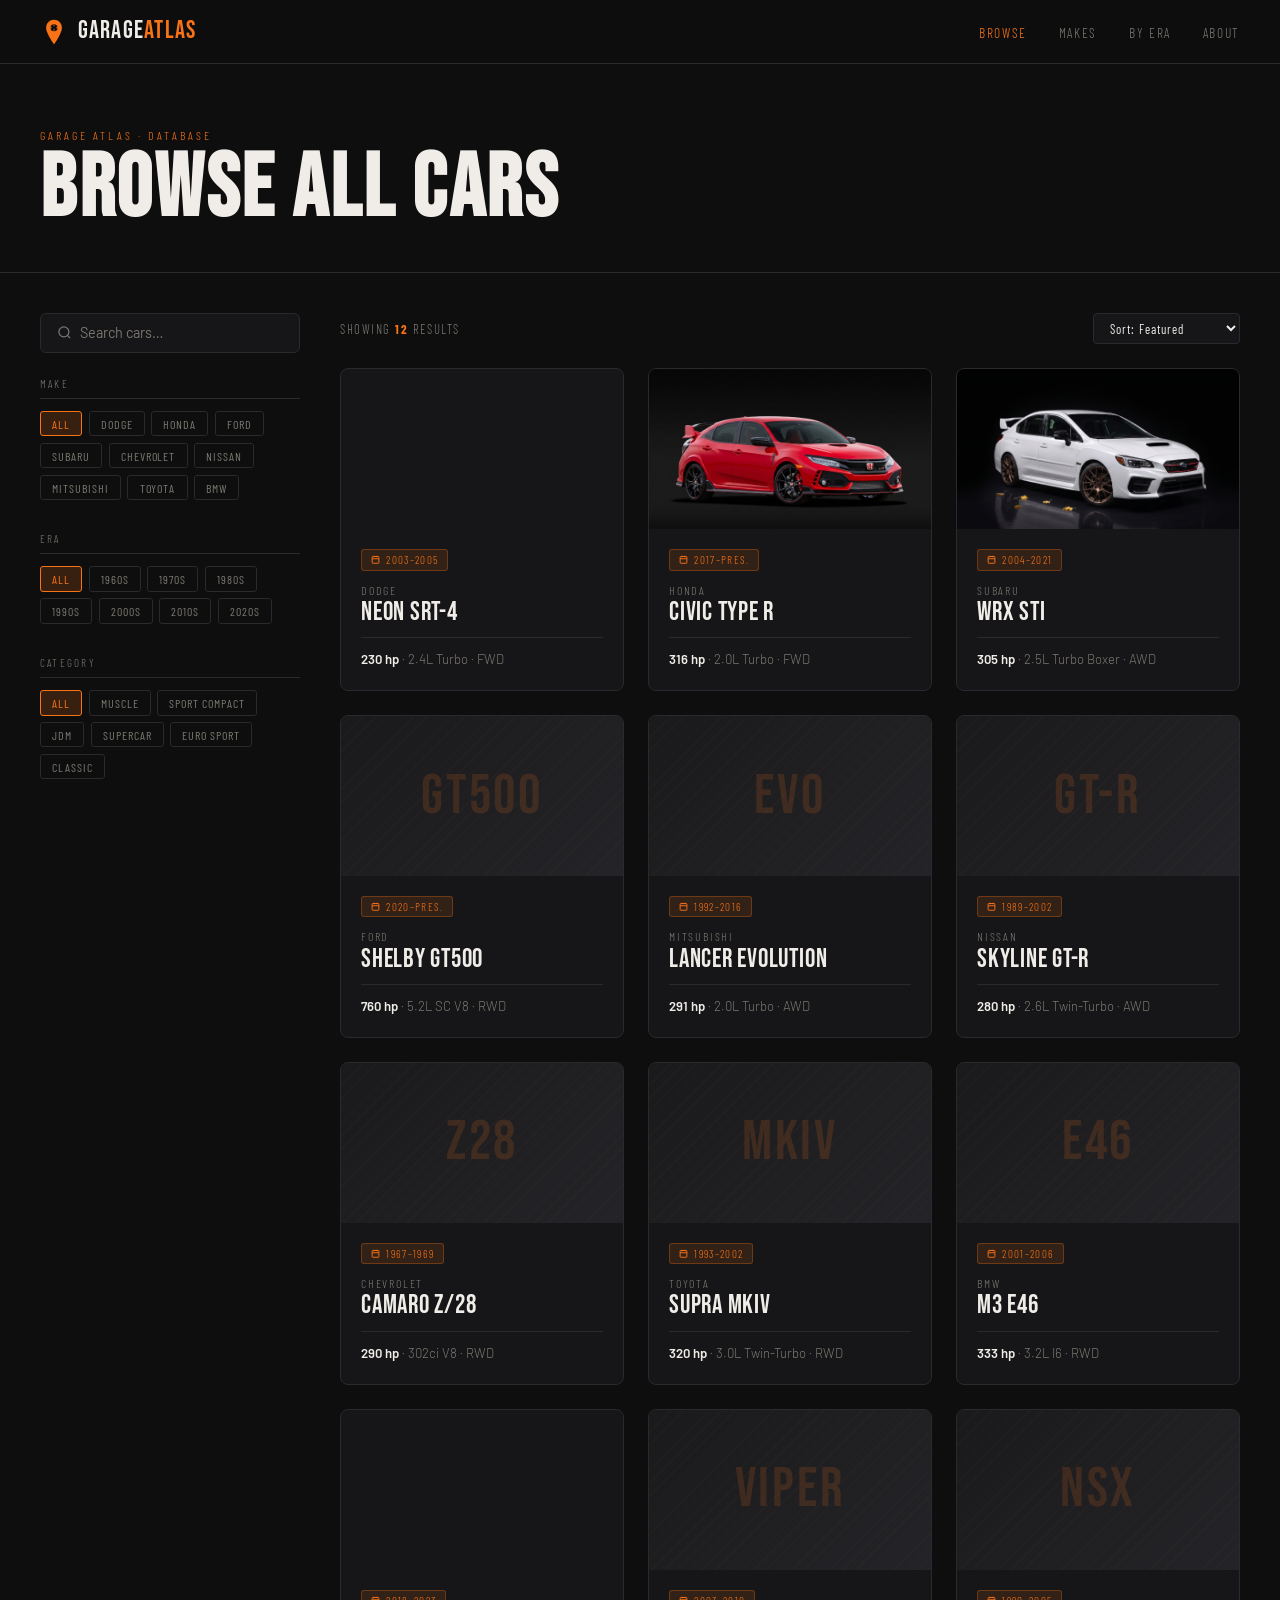
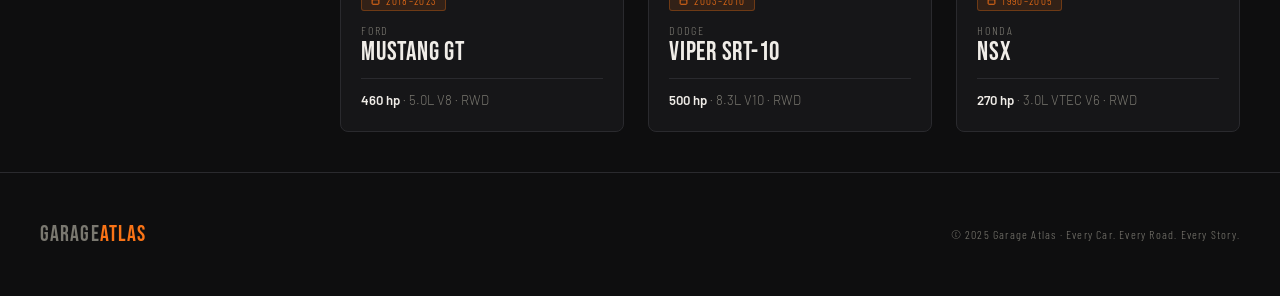
==== commit a5ca3260: "Add new cars, SEO tags, and coming-soon state Add three car entries (civictyper, mustanggt, wrxsti) " ====
--- a/browse.html
+++ b/browse.html
@@ -3,7 +3,27 @@
 <head>
   <meta charset="UTF-8" />
   <meta name="viewport" content="width=device-width, initial-scale=1.0"/>
-  <title>Browse — Garage Atlas</title>
+  <title>Browse Cars — Garage Atlas</title>
+
+  <!-- ─── SEO ──────────────────────────────────────────── -->
+  <meta name="description" content="Browse the Garage Atlas database — search and filter hundreds of cars by make, era, and category. Find specs, history, and more.">
+  <meta name="keywords"    content="browse cars, search cars, car database, car specs, automotive encyclopedia">
+  <meta name="author"      content="Garage Atlas">
+  <link rel="canonical"    href="https://www.garageatlas.org/browse.html">
+
+  <!-- ─── OPEN GRAPH ───────────────────────────────────── -->
+  <meta property="og:type"        content="website">
+  <meta property="og:url"         content="https://www.garageatlas.org/browse.html">
+  <meta property="og:title"       content="Browse Cars — Garage Atlas">
+  <meta property="og:description" content="Search and filter hundreds of cars by make, era, and category. Find specs, history, and more.">
+  <meta property="og:image"       content="https://www.garageatlas.org/Images/og-cover.jpg">
+  <meta property="og:site_name"   content="Garage Atlas">
+
+  <!-- ─── TWITTER CARD ─────────────────────────────────── -->
+  <meta name="twitter:card"        content="summary_large_image">
+  <meta name="twitter:title"       content="Browse Cars — Garage Atlas">
+  <meta name="twitter:description" content="Search and filter hundreds of cars by make, era, and category. Find specs, history, and more.">
+  <meta name="twitter:image"       content="https://www.garageatlas.org/Images/og-cover.jpg">
   <link rel="preconnect" href="https://fonts.googleapis.com">
   <link href="https://fonts.googleapis.com/css2?family=Bebas+Neue&family=Barlow:ital,wght@0,300;0,400;0,600;0,700;1,300&family=Barlow+Condensed:wght@400;600;700&display=swap" rel="stylesheet">
   <link rel="stylesheet" href="styles.css">
--- a/styles.css
+++ b/styles.css
@@ -1877,3 +1877,86 @@
   .hero-badges { gap: 0.35rem; }
   .hero-badge  { font-size: 0.65rem; padding: 0.25rem 0.5rem; }
 }
+
+/* ════════════════════════════════════════════════════════
+   COMING SOON STATE — car.html placeholder for unbuilt entries
+   ════════════════════════════════════════════════════════ */
+
+/* ─── BODY WRAPPER ──────────────────────────────────────
+   Centered card below the hero, matching the site's dark feel
+──────────────────────────────────────────────────────── */
+.coming-soon-body {
+  max-width: 680px;
+  margin: 5rem auto;
+  padding: 0 2rem;
+  text-align: center;
+}
+
+.coming-soon-card {
+  background: var(--bg-card);
+  border: 1px solid var(--border);
+  border-radius: 8px;
+  padding: 3rem 2.5rem;
+  display: flex;
+  flex-direction: column;
+  align-items: center;
+  gap: 1.25rem;
+}
+
+/* ─── ANIMATED CLOCK ICON ───────────────────────────────
+   Pulses orange to signal "in progress"
+──────────────────────────────────────────────────────── */
+.cs-icon {
+  color: var(--orange);
+  animation: cs-pulse 2s ease-in-out infinite;
+}
+@keyframes cs-pulse {
+  0%, 100% { opacity: 1;   transform: scale(1);    }
+  50%       { opacity: 0.5; transform: scale(0.95); }
+}
+
+.cs-heading {
+  font-family: var(--font-display);
+  font-size: 2.2rem;
+  letter-spacing: 0.03em;
+  color: var(--white);
+}
+
+.cs-text {
+  font-size: 0.95rem;
+  color: var(--muted);
+  line-height: 1.7;
+  max-width: 480px;
+}
+
+/* ─── ACTION BUTTONS ────────────────────────────────────
+   Browse button + subtle home link
+──────────────────────────────────────────────────────── */
+.cs-actions {
+  display: flex;
+  align-items: center;
+  gap: 1.5rem;
+  margin-top: 0.5rem;
+  flex-wrap: wrap;
+  justify-content: center;
+}
+
+.cs-link {
+  font-family: var(--font-cond);
+  font-size: 0.85rem;
+  letter-spacing: 0.12em;
+  text-transform: uppercase;
+  color: var(--muted);
+  text-decoration: none;
+  transition: color 0.2s;
+}
+.cs-link:hover { color: var(--white); }
+
+/* ─── MOBILE ────────────────────────────────────────────
+   Tighten up the coming soon card on small screens
+──────────────────────────────────────────────────────── */
+@media (max-width: 768px) {
+  .coming-soon-body  { margin: 2.5rem auto; }
+  .coming-soon-card  { padding: 2rem 1.25rem; }
+  .cs-heading        { font-size: 1.8rem; }
+}
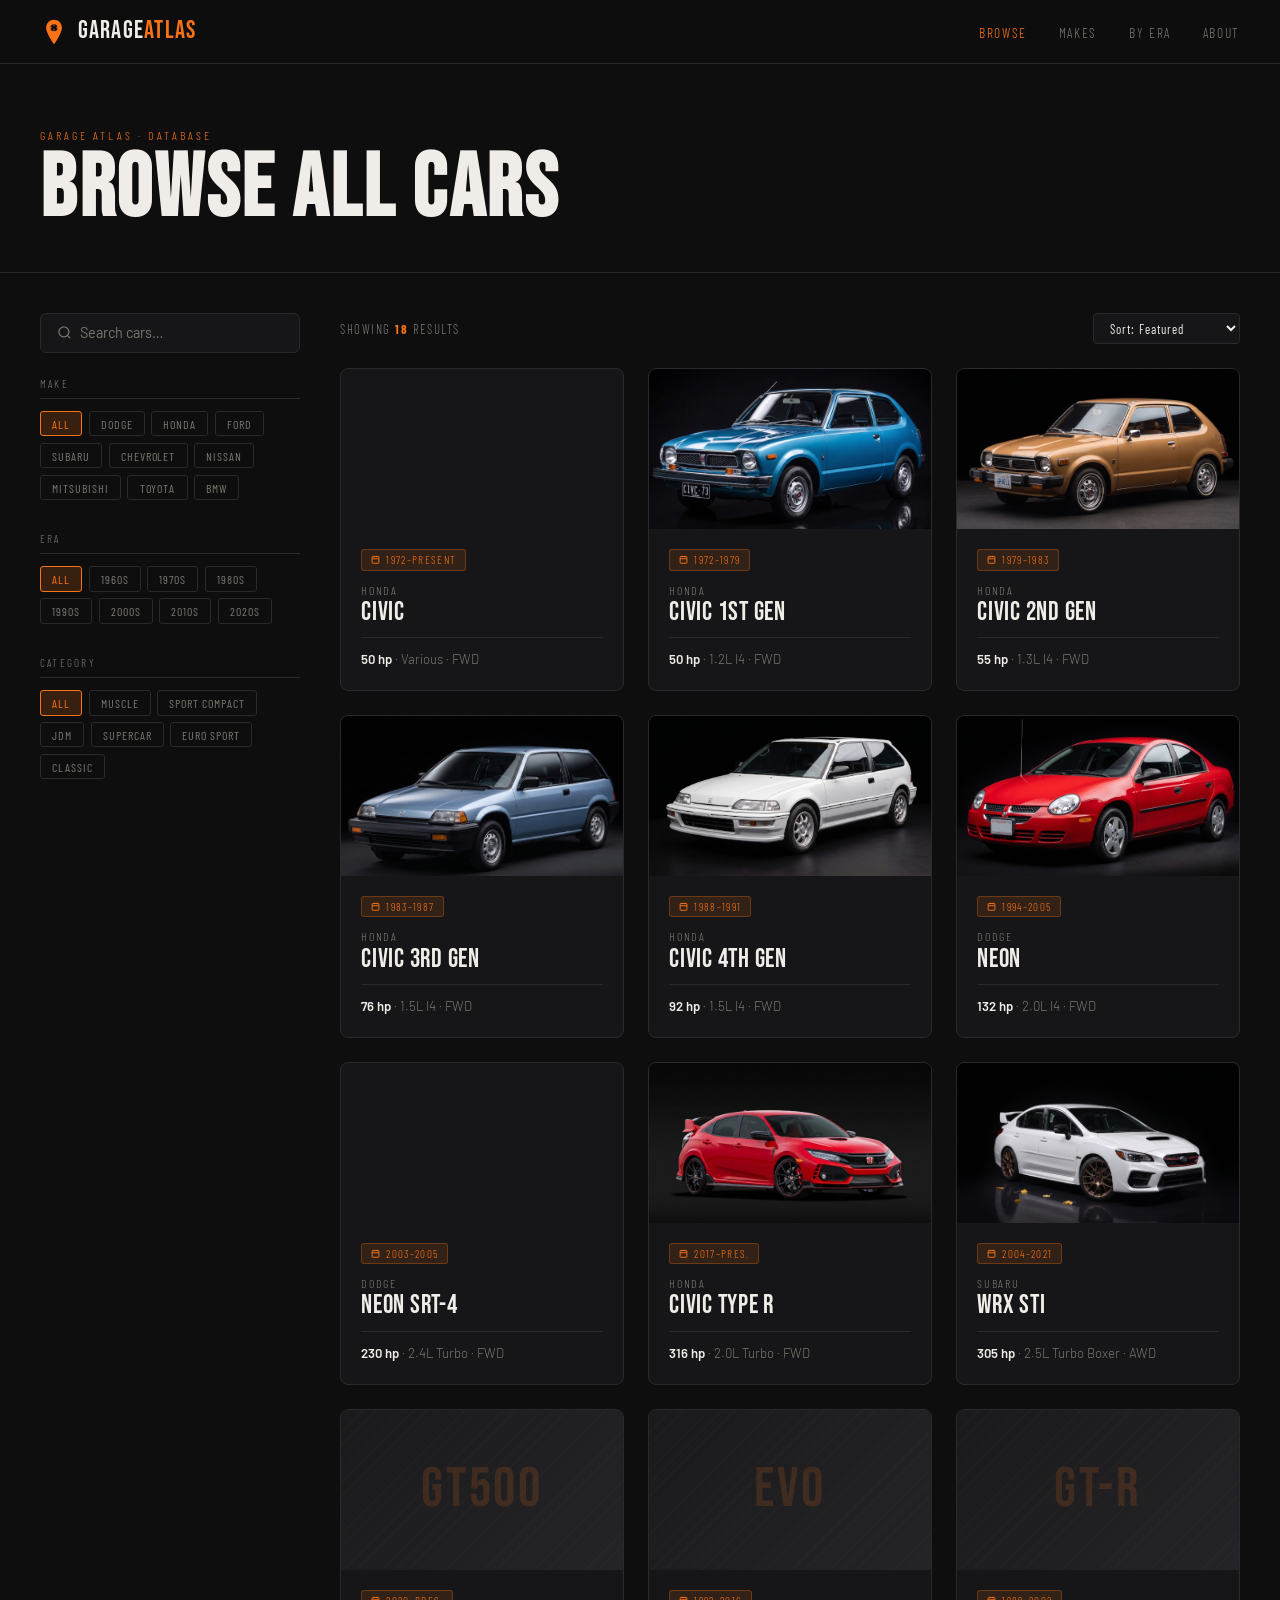
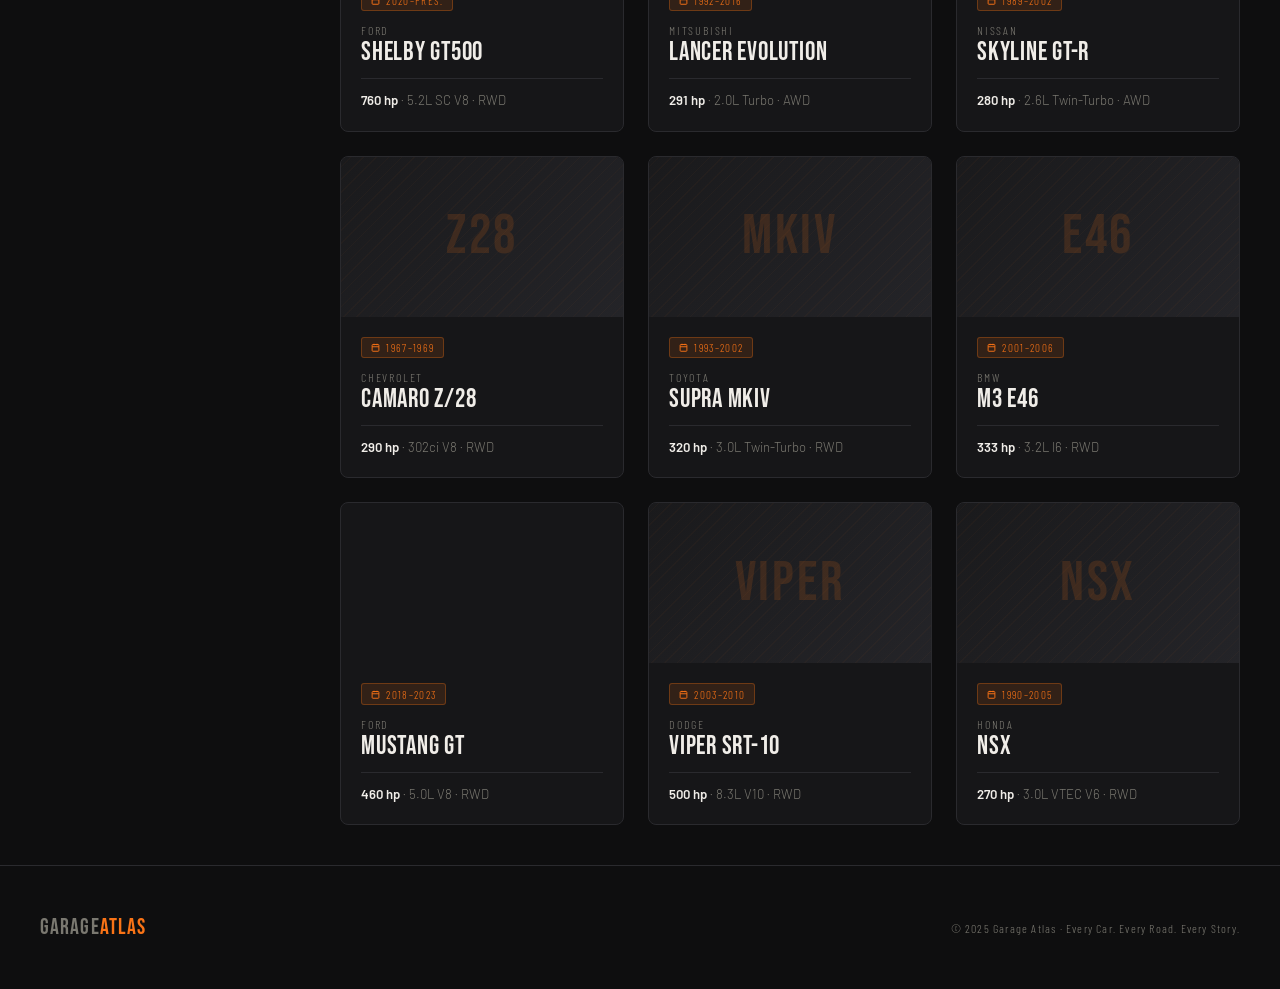
==== commit b8db1ac5: "Add generation tabs and category filtering system Implement multi-generation car support with clicka" ====
--- a/browse.html
+++ b/browse.html
@@ -184,10 +184,11 @@
   let sortBy  = 'default';
 
   // ─── READ URL PARAMS (from hero search on index.html) ───
-  // e.g. browse.html?q=supra  or  browse.html?make=dodge
+  // e.g. browse.html?q=supra  or  browse.html?make=dodge  or  browse.html?cat=muscle
   const params = new URLSearchParams(location.search);
   if (params.has('q'))    searchQ = params.get('q');
   if (params.has('make')) filters.make = params.get('make');
+  if (params.has('cat'))  filters.cat  = params.get('cat');
 
   // ─── HAMBURGER MENU ─────────────────────────────
   document.getElementById('nav-hamburger').addEventListener('click', () => {
@@ -226,6 +227,13 @@
       if (filters.make !== 'all') {
         document.querySelectorAll('.filter-pill[data-filter="make"]').forEach(p => {
           p.classList.toggle('active', p.dataset.value === filters.make);
+        });
+      }
+
+      // Activate the correct category filter pill if ?cat= was passed
+      if (filters.cat !== 'all') {
+        document.querySelectorAll('.filter-pill[data-filter="cat"]').forEach(p => {
+          p.classList.toggle('active', p.dataset.value === filters.cat);
         });
       }
 
@@ -264,9 +272,11 @@
       const matchEra = filters.era === 'all' ||
         car.era === filters.era;
 
-      // Category filter
+      // Category filter — category is now an array so use includes()
       const matchCat = filters.cat === 'all' ||
-        car.category === filters.cat;
+        (Array.isArray(car.category)
+          ? car.category.includes(filters.cat)
+          : car.category === filters.cat); // fallback for any old single-string entries
 
       return matchSearch && matchMake && matchEra && matchCat;
     });
--- a/styles.css
+++ b/styles.css
@@ -1960,3 +1960,99 @@
   .coming-soon-card  { padding: 2rem 1.25rem; }
   .cs-heading        { font-size: 1.8rem; }
 }
+
+/* ════════════════════════════════════════════════════════
+   GENERATION TABS — car.html generation switcher
+   ════════════════════════════════════════════════════════ */
+
+/* ─── TAB BAR WRAPPER ───────────────────────────────────
+   Full-width strip sitting between the hero and content,
+   only shown when the car JSON has a generations array.
+──────────────────────────────────────────────────────── */
+.gen-tabs-bar {
+  background: var(--bg-card);
+  border-bottom: 1px solid var(--border);
+  position: sticky;
+  top: 64px;        /* sticks just below the nav */
+  z-index: 80;
+}
+
+.gen-tabs-inner {
+  max-width: 1600px;
+  margin: 0 auto;
+  padding: 0 2.5rem;
+  display: flex;
+  align-items: center;
+  gap: 1.5rem;
+  overflow-x: auto;         /* scrollable on mobile */
+  scrollbar-width: none;    /* hide scrollbar on Firefox */
+}
+.gen-tabs-inner::-webkit-scrollbar { display: none; }
+
+/* "Generation" label on the left */
+.gen-tabs-label {
+  font-family: var(--font-cond);
+  font-size: 0.7rem;
+  letter-spacing: 0.2em;
+  text-transform: uppercase;
+  color: var(--muted);
+  white-space: nowrap;
+  flex-shrink: 0;
+}
+
+/* Tab button row */
+.gen-tabs {
+  display: flex;
+  align-items: stretch;
+  gap: 0;
+}
+
+/* Individual tab button */
+.gen-tab {
+  background: none;
+  border: none;
+  border-bottom: 3px solid transparent;   /* active state indicator */
+  padding: 1rem 1.25rem;
+  color: var(--muted);
+  font-family: var(--font-cond);
+  font-size: 0.85rem;
+  letter-spacing: 0.08em;
+  text-transform: uppercase;
+  cursor: pointer;
+  white-space: nowrap;
+  display: flex;
+  flex-direction: column;
+  align-items: center;
+  gap: 0.15rem;
+  transition: color 0.2s, border-color 0.2s, background 0.2s;
+  line-height: 1.2;
+}
+.gen-tab:hover {
+  color: var(--white);
+  background: rgba(249, 115, 22, 0.05);
+}
+/* Active tab gets the orange underline */
+.gen-tab.active {
+  color: var(--orange);
+  border-bottom-color: var(--orange);
+}
+
+/* Year range shown below the generation label */
+.gen-tab-years {
+  font-size: 0.65rem;
+  letter-spacing: 0.05em;
+  color: var(--muted);
+  font-weight: 300;
+}
+.gen-tab.active .gen-tab-years { color: var(--orange-dim); }
+
+/* ─── MOBILE ────────────────────────────────────────────
+   Tighten tab padding on small screens
+──────────────────────────────────────────────────────── */
+@media (max-width: 768px) {
+  .gen-tabs-bar   { top: 64px; }
+  .gen-tabs-inner { padding: 0 1rem; gap: 0.75rem; }
+  .gen-tab        { padding: 0.75rem 0.85rem; font-size: 0.75rem; }
+  .gen-tabs-label { display: none; } /* hide label on mobile to save space */
+}
+
